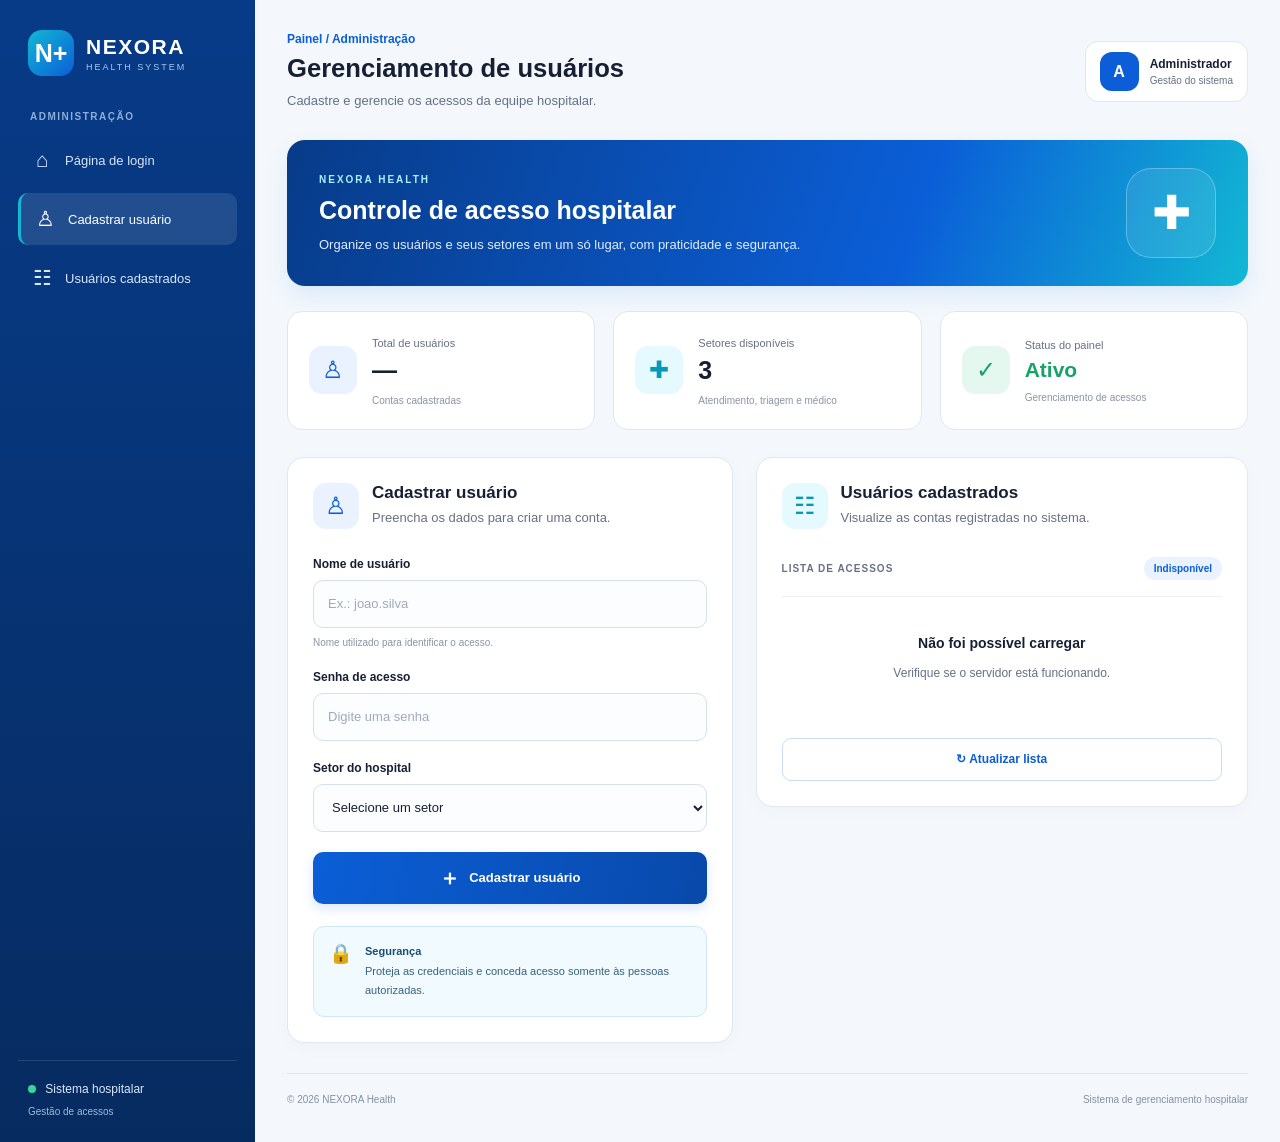
==== frontend/admin.html @ eae928ca "Create admin.html" ====
<!DOCTYPE html>
<html lang="pt-BR">

<head>
    <meta charset="UTF-8">
    <meta name="viewport" content="width=device-width, initial-scale=1.0">

    <title>NEXORA Health | Administração</title>

    <style>
        * {
            margin: 0;
            padding: 0;
            box-sizing: border-box;
        }

        :root {
            --azul: #0b5ed7;
            --azul-escuro: #073b88;
            --ciano: #12b8d4;
            --verde: #16a36a;
            --texto: #172033;
            --cinza: #667085;
            --borda: #dfe7f0;
            --fundo: #f4f8fc;
            --branco: #ffffff;
        }

        html {
            scroll-behavior: smooth;
        }

        body {
            font-family: "Segoe UI", Arial, sans-serif;
            background: var(--fundo);
            color: var(--texto);
        }

        button, input, select {
            font: inherit;
        }

        .layout {
            display: flex;
            min-height: 100vh;
        }

        /* MENU LATERAL */
        .sidebar {
            width: 255px;
            min-width: 255px;
            background: linear-gradient(180deg, #073b88, #062b60);
            color: white;
            padding: 30px 18px 20px;
            display: flex;
            flex-direction: column;
        }

        .logo {
            display: flex;
            align-items: center;
            gap: 12px;
            padding: 0 10px 35px;
        }

        .logo-icon {
            width: 46px;
            height: 46px;
            display: grid;
            place-items: center;
            background: linear-gradient(135deg, #12b8d4, #0b5ed7);
            border-radius: 14px;
            font-size: 25px;
            font-weight: 800;
        }

        .logo h2 {
            font-size: 21px;
            letter-spacing: 1.5px;
        }

        .logo span {
            display: block;
            margin-top: 3px;
            color: #a9c7ef;
            font-size: 9px;
            letter-spacing: 2px;
        }

        .menu-titulo {
            padding: 0 12px;
            margin-bottom: 12px;
            color: #8eadd9;
            font-size: 10px;
            font-weight: 700;
            letter-spacing: 1.5px;
        }

        .menu-item {
            display: flex;
            align-items: center;
            gap: 12px;
            padding: 14px 13px;
            margin-bottom: 7px;
            color: #d8e6fa;
            text-decoration: none;
            border-radius: 10px;
            font-size: 13px;
            transition: 0.2s;
        }

        .menu-item span {
            width: 22px;
            text-align: center;
            font-size: 21px;
        }

        .menu-item:hover,
        .menu-item.ativo {
            color: white;
            background: #ffffff1c;
        }

        .menu-item.ativo {
            border-left: 3px solid var(--ciano);
        }

        .sidebar-footer {
            margin-top: auto;
            padding: 18px 10px 0;
            border-top: 1px solid #ffffff20;
            font-size: 12px;
            color: #dce8f8;
            line-height: 1.8;
        }

        .sidebar-footer small {
            color: #9db9df;
        }

        .status {
            display: inline-block;
            width: 8px;
            height: 8px;
            margin-right: 6px;
            background: #37d996;
            border-radius: 50%;
        }

        /* CONTEÚDO PRINCIPAL */
        .main-content {
            flex: 1;
            min-width: 0;
            padding: 32px;
        }

        .topbar {
            display: flex;
            justify-content: space-between;
            align-items: center;
            gap: 20px;
            margin-bottom: 28px;
        }

        .breadcrumb {
            display: block;
            color: var(--azul);
            font-size: 12px;
            font-weight: 600;
            margin-bottom: 8px;
        }

        .topbar h1 {
            font-size: clamp(22px, 2vw, 29px);
            margin-bottom: 8px;
        }

        .topbar p,
        .panel-header p {
            color: var(--cinza);
            font-size: 13px;
            line-height: 1.6;
        }

        .admin-badge {
            display: flex;
            align-items: center;
            gap: 11px;
            padding: 10px 14px;
            background: white;
            border: 1px solid var(--borda);
            border-radius: 13px;
            flex-shrink: 0;
        }

        .admin-avatar {
            display: grid;
            place-items: center;
            width: 39px;
            height: 39px;
            border-radius: 12px;
            color: white;
            background: var(--azul);
            font-weight: 700;
        }

        .admin-badge strong,
        .admin-badge small {
            display: block;
        }

        .admin-badge strong {
            font-size: 12px;
        }

        .admin-badge small {
            margin-top: 4px;
            color: var(--cinza);
            font-size: 10px;
        }

        /* BANNER */
        .welcome-banner {
            display: flex;
            justify-content: space-between;
            align-items: center;
            gap: 20px;
            padding: 28px 32px;
            margin-bottom: 25px;
            border-radius: 18px;
            color: white;
            background: linear-gradient(
                110deg,
                #073b88,
                #0b5ed7 65%,
                #12b8d4
            );
            box-shadow: 0 10px 25px #0b5ed71a;
        }

        .banner-label {
            font-size: 10px;
            letter-spacing: 2px;
            font-weight: 700;
            color: #aeefff;
        }

        .welcome-banner h2 {
            margin: 9px 0;
            font-size: clamp(19px, 2vw, 25px);
        }

        .welcome-banner p {
            max-width: 520px;
            color: #e1edff;
            font-size: 13px;
            line-height: 1.7;
        }

        .banner-icon {
            display: grid;
            place-items: center;
            min-width: 90px;
            height: 90px;
            border: 1px solid #ffffff45;
            border-radius: 25px;
            background: #ffffff17;
            font-size: 47px;
        }

        /* INDICADORES */
        .stats {
            display: grid;
            grid-template-columns: repeat(3, minmax(0, 1fr));
            gap: 18px;
            margin-bottom: 27px;
        }

        .stat-card {
            display: flex;
            align-items: center;
            gap: 15px;
            padding: 21px;
            background: white;
            border: 1px solid var(--borda);
            border-radius: 15px;
        }

        .stat-icon {
            display: grid;
            place-items: center;
            min-width: 48px;
            height: 48px;
            border-radius: 13px;
            font-size: 24px;
        }

        .stat-icon.azul {
            color: var(--azul);
            background: #eaf2ff;
        }

        .stat-icon.ciano {
            color: #0798b5;
            background: #e4faff;
        }

        .stat-icon.verde {
            color: var(--verde);
            background: #e5f8ef;
        }

        .stat-card span {
            color: var(--cinza);
            font-size: 11px;
        }

        .stat-card h3 {
            margin: 5px 0;
            font-size: 25px;
        }

        .stat-card small {
            color: #8994a5;
            font-size: 10px;
        }

        .stat-card .status-texto {
            color: var(--verde);
            font-size: 21px;
        }

        /* PAINÉIS */
        .content-grid {
            display: grid;
            grid-template-columns: minmax(0, 0.95fr) minmax(0, 1.05fr);
            align-items: start;
            gap: 23px;
        }

        .panel {
            min-width: 0;
            padding: 25px;
            background: white;
            border: 1px solid var(--borda);
            border-radius: 17px;
            box-shadow: 0 5px 20px #203a5b06;
            scroll-margin-top: 20px;
        }

        .panel-header {
            display: flex;
            align-items: center;
            gap: 13px;
            margin-bottom: 28px;
        }

        .header-icon {
            display: grid;
            place-items: center;
            min-width: 46px;
            height: 46px;
            border-radius: 13px;
            background: #eaf2ff;
            color: var(--azul);
            font-size: 24px;
        }

        .header-icon.ciano-bg {
            background: #e4faff;
            color: #0798b5;
        }

        .panel-header h2 {
            font-size: 17px;
            margin-bottom: 5px;
        }

        /* FORMULÁRIO */
        .form-group {
            margin-bottom: 20px;
        }

        .form-group label {
            display: block;
            margin-bottom: 9px;
            font-size: 12px;
            font-weight: 700;
        }

        .form-group input,
        .form-group select {
            display: block;
            width: 100%;
            min-height: 48px;
            padding: 12px 14px;
            outline: none;
            border: 1px solid #d6e0eb;
            border-radius: 10px;
            background: #fbfdff;
            color: var(--texto);
            font-size: 13px;
            transition: 0.2s;
        }

        .form-group input:focus,
        .form-group select:focus {
            border-color: var(--azul);
            background: white;
            box-shadow: 0 0 0 3px #0b5ed718;
        }

        .form-group input::placeholder {
            color: #a0aaba;
        }

        .form-group small {
            display: block;
            margin-top: 7px;
            color: #8994a5;
            font-size: 10px;
            line-height: 1.5;
        }

        #btnCadastrar {
            display: flex;
            justify-content: center;
            align-items: center;
            gap: 9px;
            width: 100%;
            min-height: 49px;
            padding: 12px;
            border: none;
            border-radius: 10px;
            color: white;
            background: linear-gradient(100deg, #0b5ed7, #0849aa);
            font-size: 13px;
            font-weight: 700;
            cursor: pointer;
            box-shadow: 0 5px 12px #0b5ed725;
            transition: 0.2s;
        }

        #btnCadastrar span {
            font-size: 21px;
        }

        #btnCadastrar:hover {
            transform: translateY(-1px);
            box-shadow: 0 8px 17px #0b5ed735;
        }

        #btnCadastrar:disabled {
            opacity: 0.65;
            cursor: wait;
            transform: none;
        }

        .security-note {
            display: flex;
            align-items: flex-start;
            gap: 12px;
            margin-top: 22px;
            padding: 15px;
            border: 1px solid #cde9f9;
            border-radius: 11px;
            background: #f0faff;
            color: #38627b;
        }

        .security-note > span {
            font-size: 19px;
        }

        .security-note p {
            font-size: 11px;
            line-height: 1.8;
        }

        .security-note strong {
            color: #174d77;
        }

        /* MENSAGENS */
        .mensagem {
            display: none;
            margin-bottom: 15px;
            padding: 12px;
            border-radius: 9px;
            font-size: 12px;
            line-height: 1.5;
        }

        .mensagem.sucesso,
        .mensagem.erro {
            display: block;
        }

        .mensagem.sucesso {
            color: #12633f;
            background: #e7f8ef;
            border: 1px solid #b9e9cf;
        }

        .mensagem.erro {
            color: #a32929;
            background: #fff0f0;
            border: 1px solid #f5cccc;
        }

        /* LISTA */
        .lista-topo {
            display: flex;
            justify-content: space-between;
            align-items: center;
            flex-wrap: wrap;
            gap: 10px;
            padding-bottom: 16px;
            border-bottom: 1px solid #edf1f6;
        }

        .lista-topo > span:first-child {
            font-size: 10px;
            letter-spacing: 1px;
            color: var(--cinza);
            font-weight: 700;
        }

        .contador {
            padding: 6px 10px;
            border-radius: 20px;
            color: var(--azul);
            background: #eaf2ff;
            font-size: 10px;
            font-weight: 700;
        }

        .lista-usuarios {
            max-height: 460px;
            overflow-y: auto;
        }

        .usuario-card {
            display: flex;
            align-items: center;
            gap: 12px;
            padding: 16px 0;
            border-bottom: 1px solid #edf1f6;
        }

        .usuario-avatar {
            display: grid;
            place-items: center;
            min-width: 42px;
            height: 42px;
            border-radius: 12px;
            background: linear-gradient(135deg, #e5f2ff, #dffaff);
            color: var(--azul);
            font-weight: 800;
            font-size: 16px;
        }

        .usuario-info {
            display: flex;
            flex-direction: column;
            gap: 5px;
            min-width: 0;
            flex: 1;
        }

        .usuario-info strong {
            overflow-wrap: anywhere;
            font-size: 12px;
        }

        .usuario-info span {
            color: #8a95a5;
            font-size: 10px;
        }

        .setor-badge {
            flex-shrink: 0;
            padding: 7px 9px;
            border-radius: 7px;
            font-size: 10px;
            font-weight: 700;
        }

        .setor-atendimento {
            color: #1758a8;
            background: #eaf2ff;
        }

        .setor-triagem {
            color: #087d94;
            background: #e3faff;
        }

        .setor-medico {
            color: #14744d;
            background: #e5f8ef;
        }

        .carregando,
        .estado-vazio {
            padding: 35px 12px;
            text-align: center;
            color: var(--cinza);
            font-size: 12px;
            line-height: 1.7;
        }

        .estado-vazio h3 {
            color: var(--texto);
            font-size: 14px;
            margin-bottom: 7px;
        }

        .estado-vazio > div {
            font-size: 30px;
            margin-bottom: 10px;
        }

        .btn-atualizar {
            width: 100%;
            min-height: 43px;
            margin-top: 20px;
            padding: 10px;
            color: var(--azul);
            background: white;
            border: 1px solid #cbdcf4;
            border-radius: 9px;
            font-size: 12px;
            font-weight: 700;
            cursor: pointer;
            transition: 0.2s;
        }

        .btn-atualizar:hover {
            background: #eff6ff;
            border-color: var(--azul);
        }

        /* RODAPÉ */
        footer {
            display: flex;
            justify-content: space-between;
            flex-wrap: wrap;
            gap: 10px;
            margin-top: 30px;
            padding: 20px 0 5px;
            border-top: 1px solid var(--borda);
            color: #8490a2;
            font-size: 10px;
        }

        /* TABLETS */
        @media (max-width: 1150px) {
            .sidebar {
                width: 220px;
                min-width: 220px;
            }

            .main-content {
                padding: 25px 20px;
            }

            .content-grid {
                grid-template-columns: 1fr;
            }

            .stats {
                gap: 12px;
            }

            .stat-card {
                padding: 15px;
                gap: 10px;
            }
        }

        /* CELULARES */
        @media (max-width: 700px) {
            .layout {
                flex-direction: column;
            }

            .sidebar {
                width: 100%;
                min-width: 0;
                padding: 17px;
            }

            .logo {
                padding: 0 3px 17px;
            }

            .logo-icon {
                width: 40px;
                height: 40px;
            }

            .menu-titulo {
                margin: 5px 0 8px;
            }

            .menu-item {
                padding: 11px;
                margin-bottom: 4px;
            }

            .sidebar-footer {
                display: none;
            }

            .main-content {
                padding: 22px 15px;
            }

            .topbar {
                align-items: flex-start;
                flex-direction: column;
                margin-bottom: 20px;
            }

            .admin-badge {
                width: 100%;
            }

            .welcome-banner {
                padding: 23px 20px;
                border-radius: 14px;
            }

            .welcome-banner p {
                font-size: 12px;
            }

            .banner-icon {
                min-width: 52px;
                height: 52px;
                border-radius: 15px;
                font-size: 28px;
            }

            .stats {
                grid-template-columns: 1fr;
                gap: 11px;
                margin-bottom: 20px;
            }

            .stat-card {
                padding: 15px;
            }

            .stat-card h3 {
                font-size: 22px;
            }

            .content-grid {
                gap: 17px;
            }

            .panel {
                padding: 19px 15px;
                border-radius: 14px;
            }

            .panel-header {
                align-items: flex-start;
                gap: 10px;
                margin-bottom: 23px;
            }

            .panel-header h2 {
                font-size: 16px;
            }

            .panel-header p {
                font-size: 11px;
            }

            .usuario-card {
                gap: 9px;
            }

            .usuario-avatar {
                min-width: 36px;
                height: 36px;
            }

            .setor-badge {
                padding: 6px;
                font-size: 9px;
            }

            footer {
                flex-direction: column;
                line-height: 1.5;
            }
        }

        /* ACESSIBILIDADE */
        button:focus-visible,
        a:focus-visible {
            outline: 3px solid #12b8d4;
            outline-offset: 3px;
        }

        @media (prefers-reduced-motion: reduce) {
            *,
            *::before,
            *::after {
                scroll-behavior: auto !important;
                transition: none !important;
            }
        }
    </style>
</head>

<body>

    <div class="layout">

        <aside class="sidebar">

            <div class="logo">
                <div class="logo-icon">N+</div>

                <div>
                    <h2>NEXORA</h2>
                    <span>HEALTH SYSTEM</span>
                </div>
            </div>

            <div class="menu-titulo">ADMINISTRAÇÃO</div>

            <a href="index.html" class="menu-item">
                <span>⌂</span> Página de login
            </a>

            <a href="#cadastro" class="menu-item ativo">
                <span>♙</span> Cadastrar usuário
            </a>

            <a href="#usuarios" class="menu-item">
                <span>☷</span> Usuários cadastrados
            </a>

            <div class="sidebar-footer">
                <div class="status"></div>
                Sistema hospitalar
                <br>
                <small>Gestão de acessos</small>
            </div>

        </aside>

        <main class="main-content">

            <header class="topbar">
                <div>
                    <span class="breadcrumb">Painel / Administração</span>

                    <h1>Gerenciamento de usuários</h1>

                    <p>
                        Cadastre e gerencie os acessos da equipe hospitalar.
                    </p>
                </div>

                <div class="admin-badge">
                    <div class="admin-avatar">A</div>

                    <div>
                        <strong>Administrador</strong>
                        <small>Gestão do sistema</small>
                    </div>
                </div>
            </header>

            <section class="welcome-banner">
                <div>
                    <span class="banner-label">NEXORA HEALTH</span>

                    <h2>Controle de acesso hospitalar</h2>

                    <p>
                        Organize os usuários e seus setores em um só lugar,
                        com praticidade e segurança.
                    </p>
                </div>

                <div class="banner-icon">✚</div>
            </section>

            <section class="stats">

                <div class="stat-card">
                    <div class="stat-icon azul">♙</div>

                    <div>
                        <span>Total de usuários</span>
                        <h3 id="totalUsuarios">0</h3>
                        <small>Contas cadastradas</small>
                    </div>
                </div>

                <div class="stat-card">
                    <div class="stat-icon ciano">✚</div>

                    <div>
                        <span>Setores disponíveis</span>
                        <h3>3</h3>
                        <small>Atendimento, triagem e médico</small>
                    </div>
                </div>

                <div class="stat-card">
                    <div class="stat-icon verde">✓</div>

                    <div>
                        <span>Status do painel</span>
                        <h3 class="status-texto">Ativo</h3>
                        <small>Gerenciamento de acessos</small>
                    </div>
                </div>

            </section>

            <section class="content-grid">

                <!-- FORMULÁRIO DE CADASTRO -->
                <div class="panel cadastro-panel" id="cadastro">

                    <div class="panel-header">
                        <div class="header-icon">♙</div>

                        <div>
                            <h2>Cadastrar usuário</h2>
                            <p>Preencha os dados para criar uma conta.</p>
                        </div>
                    </div>

                    <form id="formUsuario">

                        <div class="form-group">
                            <label for="usuario">Nome de usuário</label>

                            <input
                                type="text"
                                id="usuario"
                                placeholder="Ex.: joao.silva"
                                autocomplete="username"
                                required
                            >

                            <small>
                                Nome utilizado para identificar o acesso.
                            </small>
                        </div>

                        <div class="form-group">
                            <label for="senha">Senha de acesso</label>

                            <input
                                type="password"
                                id="senha"
                                placeholder="Digite uma senha"
                                autocomplete="new-password"
                                required
                            >
                        </div>

                        <div class="form-group">
                            <label for="tipo">Setor do hospital</label>

                            <select id="tipo" required>
                                <option value="">Selecione um setor</option>
                                <option value="atendimento">Atendimento</option>
                                <option value="triagem">Triagem</option>
                                <option value="medico">Médico</option>
                            </select>
                        </div>

                        <div
                            id="mensagem"
                            class="mensagem"
                            role="status"
                            aria-live="polite">
                        </div>

                        <button type="submit" id="btnCadastrar">
                            <span>＋</span> Cadastrar usuário
                        </button>

                    </form>

                    <div class="security-note">
                        <span>🔒</span>

                        <p>
                            <strong>Segurança</strong>
                            <br>
                            Proteja as credenciais e conceda acesso somente
                            às pessoas autorizadas.
                        </p>
                    </div>

                </div>

                <!-- LISTA DE USUÁRIOS -->
                <div class="panel usuarios-panel" id="usuarios">

                    <div class="panel-header">
                        <div class="header-icon ciano-bg">☷</div>

                        <div>
                            <h2>Usuários cadastrados</h2>
                            <p>Visualize as contas registradas no sistema.</p>
                        </div>
                    </div>

                    <div class="lista-topo">
                        <span>LISTA DE ACESSOS</span>

                        <span class="contador" id="contadorUsuarios">
                            0 usuários
                        </span>
                    </div>

                    <div id="listaUsuarios" class="lista-usuarios">
                        <div class="carregando">
                            Carregando usuários...
                        </div>
                    </div>

                    <button
                        type="button"
                        class="btn-atualizar"
                        id="btnAtualizar">
                        ↻ Atualizar lista
                    </button>

                </div>

            </section>

            <footer>
                <span>© 2026 NEXORA Health</span>
                <span>Sistema de gerenciamento hospitalar</span>
            </footer>

        </main>

    </div>

    <script>
        const form = document.getElementById("formUsuario");
        const lista = document.getElementById("listaUsuarios");
        const mensagem = document.getElementById("mensagem");
        const btnCadastrar = document.getElementById("btnCadastrar");

        function mostrarMensagem(texto, tipo) {
            mensagem.textContent = texto;
            mensagem.className = "mensagem " + tipo;
        }

        function nomeSetor(tipo) {
            const setores = {
                atendimento: "Atendimento",
                triagem: "Triagem",
                medico: "Médico"
            };

            return setores[tipo] || tipo;
        }

        function escaparHTML(valor) {
            return String(valor ?? "").replace(/[&<>"']/g, function (caractere) {
                return {
                    "&": "&amp;",
                    "<": "&lt;",
                    ">": "&gt;",
                    '"': "&quot;",
                    "'": "&#039;"
                }[caractere];
            });
        }

        // CADASTRAR USUÁRIO
        form.addEventListener("submit", async function (e) {
            e.preventDefault();

            const usuario = document.getElementById("usuario").value.trim();
            const senha = document.getElementById("senha").value;
            const tipo = document.getElementById("tipo").value;

            if (!usuario || !senha || !tipo) {
                mostrarMensagem("Preencha todos os campos.", "erro");
                return;
            }

            btnCadastrar.disabled = true;
            btnCadastrar.textContent = "Cadastrando...";

            try {
                const resposta = await fetch("/usuario", {
                    method: "POST",
                    headers: {
                        "Content-Type": "application/json"
                    },
                    body: JSON.stringify({
                        usuario,
                        senha,
                        tipo
                    })
                });

                const dados = await resposta.json();

                if (!resposta.ok || dados.erro) {
                    throw new Error(
                        dados.erro || "Não foi possível cadastrar o usuário."
                    );
                }

                mostrarMensagem(
                    "Usuário cadastrado com sucesso!",
                    "sucesso"
                );

                form.reset();

                await carregarUsuarios();

            } catch (erro) {
                mostrarMensagem(
                    erro.message || "Erro ao conectar com o servidor.",
                    "erro"
                );
            } finally {
                btnCadastrar.disabled = false;
                btnCadastrar.innerHTML =
                    "<span>＋</span> Cadastrar usuário";
            }
        });

        // CARREGAR USUÁRIOS
        async function carregarUsuarios() {
            lista.innerHTML =
                '<div class="carregando">Carregando usuários...</div>';

            try {
                const resposta = await fetch("/usuarios");

                if (!resposta.ok) {
                    throw new Error("Falha ao buscar usuários.");
                }

                const usuarios = await resposta.json();

                if (!Array.isArray(usuarios)) {
                    throw new Error("Resposta inválida do servidor.");
                }

                document.getElementById("totalUsuarios").textContent =
                    usuarios.length;

                document.getElementById("contadorUsuarios").textContent =
                    usuarios.length +
                    (usuarios.length === 1 ? " usuário" : " usuários");

                if (usuarios.length === 0) {
                    lista.innerHTML = `
                        <div class="estado-vazio">
                            <div>♙</div>
                            <h3>Nenhum usuário cadastrado</h3>
                            <p>
                                Cadastre o primeiro usuário usando o formulário.
                            </p>
                        </div>
                    `;
                    return;
                }

                lista.innerHTML = usuarios.map(function (u) {
                    const usuarioSeguro = escaparHTML(u.usuario);
                    const setorSeguro = escaparHTML(nomeSetor(u.tipo));

                    const inicial = escaparHTML(
                        String(u.usuario || "?").charAt(0).toUpperCase()
                    );

                    const tipoSeguro = [
                        "atendimento",
                        "triagem",
                        "medico"
                    ].includes(u.tipo) ? u.tipo : "";

                    return `
                        <div class="usuario-card">
                            <div class="usuario-avatar">${inicial}</div>

                            <div class="usuario-info">
                                <strong>${usuarioSeguro}</strong>
                                <span>Conta hospitalar</span>
                            </div>

                            <span class="setor-badge setor-${tipoSeguro}">
                                ${setorSeguro}
                            </span>
                        </div>
                    `;
                }).join("");

            } catch (erro) {
                document.getElementById("totalUsuarios").textContent = "—";

                document.getElementById("contadorUsuarios").textContent =
                    "Indisponível";

                lista.innerHTML = `
                    <div class="estado-vazio">
                        <h3>Não foi possível carregar</h3>
                        <p>
                            Verifique se o servidor está funcionando.
                        </p>
                    </div>
                `;
            }
        }

        // ATUALIZAR LISTA
        document.getElementById("btnAtualizar").addEventListener(
            "click",
            carregarUsuarios
        );

        // CARREGAR AO ABRIR A PÁGINA
        carregarUsuarios();
    </script>

</body>
</html>
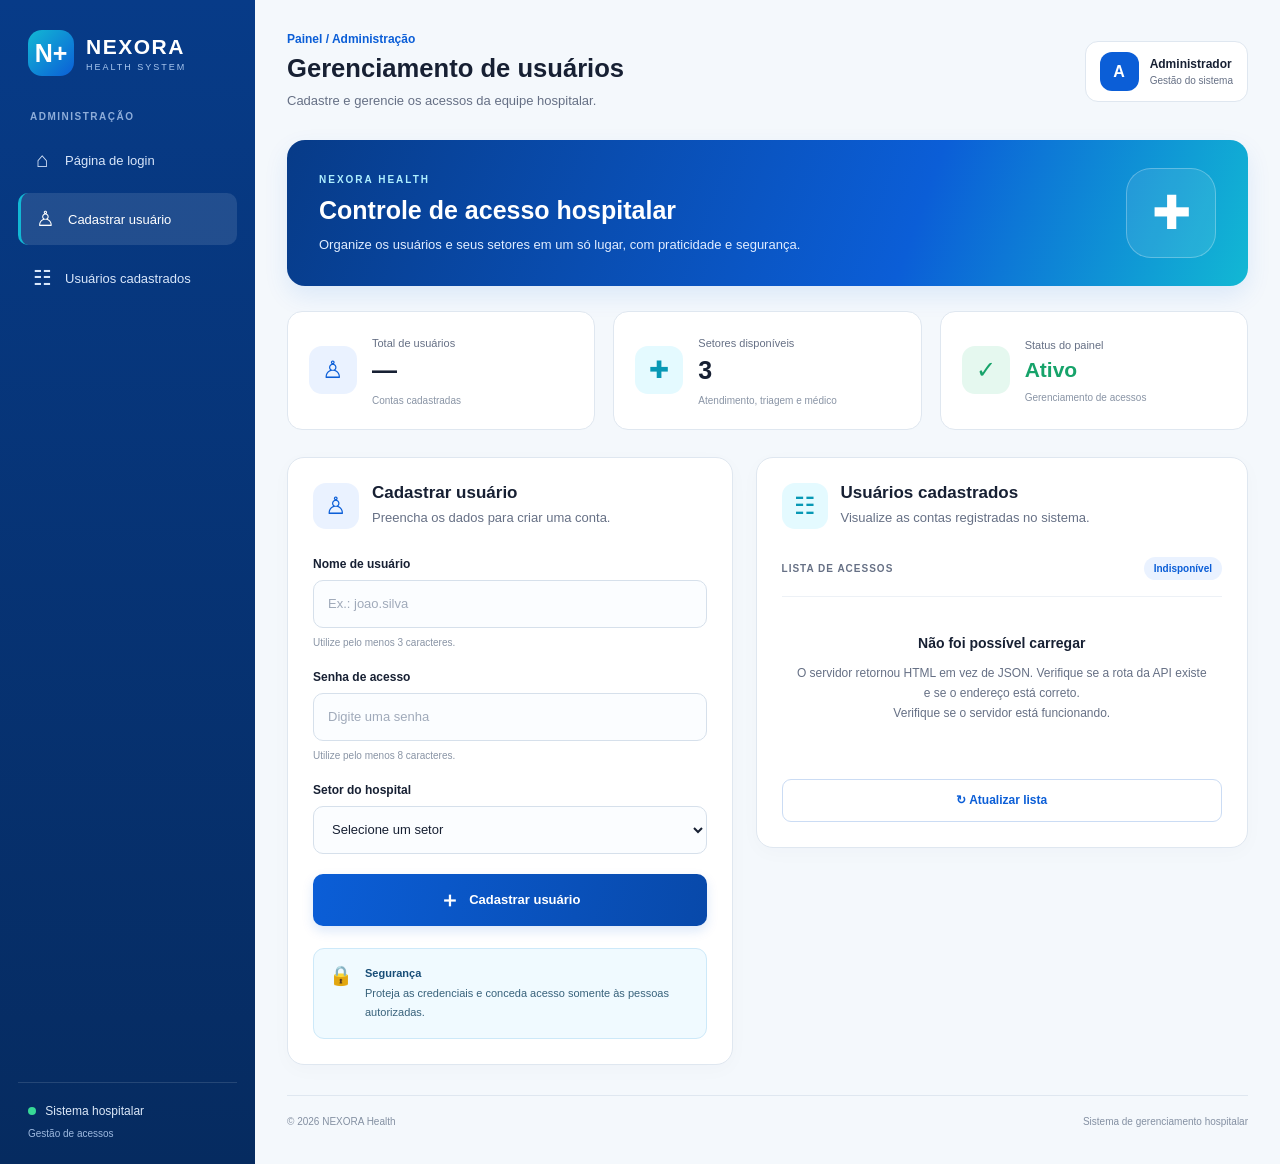
==== commit 98b4f5bc: "Update admin.html" ====
--- a/frontend/admin.html
+++ b/frontend/admin.html
@@ -1,4 +1,3 @@
-
 <!DOCTYPE html>
 <html lang="pt-BR">
 
@@ -107,7 +106,7 @@
             text-decoration: none;
             border-radius: 10px;
             font-size: 13px;
-            transition: 0.2s;
+            transition: .2s;
         }
 
         .menu-item span {
@@ -334,7 +333,7 @@
         /* PAINÉIS */
         .content-grid {
             display: grid;
-            grid-template-columns: minmax(0, 0.95fr) minmax(0, 1.05fr);
+            grid-template-columns: minmax(0, .95fr) minmax(0, 1.05fr);
             align-items: start;
             gap: 23px;
         }
@@ -401,7 +400,7 @@
             background: #fbfdff;
             color: var(--texto);
             font-size: 13px;
-            transition: 0.2s;
+            transition: .2s;
         }
 
         .form-group input:focus,
@@ -439,7 +438,7 @@
             font-weight: 700;
             cursor: pointer;
             box-shadow: 0 5px 12px #0b5ed725;
-            transition: 0.2s;
+            transition: .2s;
         }
 
         #btnCadastrar span {
@@ -452,7 +451,7 @@
         }
 
         #btnCadastrar:disabled {
-            opacity: 0.65;
+            opacity: .65;
             cursor: wait;
             transform: none;
         }
@@ -509,7 +508,7 @@
             border: 1px solid #f5cccc;
         }
 
-        /* LISTA */
+        /* LISTA DE USUÁRIOS */
         .lista-topo {
             display: flex;
             justify-content: space-between;
@@ -634,7 +633,7 @@
             font-size: 12px;
             font-weight: 700;
             cursor: pointer;
-            transition: 0.2s;
+            transition: .2s;
         }
 
         .btn-atualizar:hover {
@@ -642,7 +641,6 @@
             border-color: var(--azul);
         }
 
-        /* RODAPÉ */
         footer {
             display: flex;
             justify-content: space-between;
@@ -931,7 +929,7 @@
 
             <section class="content-grid">
 
-                <!-- FORMULÁRIO DE CADASTRO -->
+                <!-- CADASTRO -->
                 <div class="panel cadastro-panel" id="cadastro">
 
                     <div class="panel-header">
@@ -953,11 +951,12 @@
                                 id="usuario"
                                 placeholder="Ex.: joao.silva"
                                 autocomplete="username"
+                                minlength="3"
                                 required
                             >
 
                             <small>
-                                Nome utilizado para identificar o acesso.
+                                Utilize pelo menos 3 caracteres.
                             </small>
                         </div>
 
@@ -969,8 +968,13 @@
                                 id="senha"
                                 placeholder="Digite uma senha"
                                 autocomplete="new-password"
+                                minlength="8"
                                 required
                             >
+
+                            <small>
+                                Utilize pelo menos 8 caracteres.
+                            </small>
                         </div>
 
                         <div class="form-group">
@@ -1062,11 +1066,13 @@
         const mensagem = document.getElementById("mensagem");
         const btnCadastrar = document.getElementById("btnCadastrar");
 
+        // MOSTRAR MENSAGENS
         function mostrarMensagem(texto, tipo) {
             mensagem.textContent = texto;
             mensagem.className = "mensagem " + tipo;
         }
 
+        // TRADUZIR O NOME DO SETOR
         function nomeSetor(tipo) {
             const setores = {
                 atendimento: "Atendimento",
@@ -1074,9 +1080,10 @@
                 medico: "Médico"
             };
 
-            return setores[tipo] || tipo;
-        }
-
+            return setores[tipo] || "Não informado";
+        }
+
+        // EVITAR INSERÇÃO DE HTML NÃO CONFIÁVEL
         function escaparHTML(valor) {
             return String(valor ?? "").replace(/[&<>"']/g, function (caractere) {
                 return {
@@ -1089,16 +1096,74 @@
             });
         }
 
+        // LER A RESPOSTA DO SERVIDOR SEM QUEBRAR QUANDO FOR HTML
+        async function lerRespostaJSON(resposta) {
+            const texto = await resposta.text();
+
+            let dados;
+
+            try {
+                dados = texto ? JSON.parse(texto) : {};
+            } catch {
+                if (texto.trim().startsWith("<")) {
+                    throw new Error(
+                        "O servidor retornou HTML em vez de JSON. " +
+                        "Verifique se a rota da API existe e se o endereço está correto."
+                    );
+                }
+
+                throw new Error(
+                    "O servidor retornou uma resposta inválida."
+                );
+            }
+
+            if (!resposta.ok) {
+                throw new Error(
+                    dados.erro ||
+                    dados.mensagem ||
+                    "Erro na solicitação ao servidor."
+                );
+            }
+
+            if (dados.erro) {
+                throw new Error(dados.erro);
+            }
+
+            return dados;
+        }
+
         // CADASTRAR USUÁRIO
         form.addEventListener("submit", async function (e) {
             e.preventDefault();
 
-            const usuario = document.getElementById("usuario").value.trim();
+            const usuario = document
+                .getElementById("usuario")
+                .value.trim();
+
             const senha = document.getElementById("senha").value;
             const tipo = document.getElementById("tipo").value;
 
-            if (!usuario || !senha || !tipo) {
-                mostrarMensagem("Preencha todos os campos.", "erro");
+            if (usuario.length < 3) {
+                mostrarMensagem(
+                    "O nome de usuário precisa ter pelo menos 3 caracteres.",
+                    "erro"
+                );
+                return;
+            }
+
+            if (senha.length < 8) {
+                mostrarMensagem(
+                    "A senha precisa ter pelo menos 8 caracteres.",
+                    "erro"
+                );
+                return;
+            }
+
+            if (!tipo) {
+                mostrarMensagem(
+                    "Selecione o setor do usuário.",
+                    "erro"
+                );
                 return;
             }
 
@@ -1109,22 +1174,17 @@
                 const resposta = await fetch("/usuario", {
                     method: "POST",
                     headers: {
-                        "Content-Type": "application/json"
+                        "Content-Type": "application/json",
+                        "Accept": "application/json"
                     },
                     body: JSON.stringify({
-                        usuario,
-                        senha,
-                        tipo
+                        usuario: usuario,
+                        senha: senha,
+                        tipo: tipo
                     })
                 });
 
-                const dados = await resposta.json();
-
-                if (!resposta.ok || dados.erro) {
-                    throw new Error(
-                        dados.erro || "Não foi possível cadastrar o usuário."
-                    );
-                }
+                await lerRespostaJSON(resposta);
 
                 mostrarMensagem(
                     "Usuário cadastrado com sucesso!",
@@ -1136,8 +1196,11 @@
                 await carregarUsuarios();
 
             } catch (erro) {
+                console.error("Erro ao cadastrar usuário:", erro);
+
                 mostrarMensagem(
-                    erro.message || "Erro ao conectar com o servidor.",
+                    erro.message ||
+                    "Não foi possível conectar ao servidor.",
                     "erro"
                 );
             } finally {
@@ -1153,16 +1216,23 @@
                 '<div class="carregando">Carregando usuários...</div>';
 
             try {
-                const resposta = await fetch("/usuarios");
-
-                if (!resposta.ok) {
-                    throw new Error("Falha ao buscar usuários.");
-                }
-
-                const usuarios = await resposta.json();
+                const resposta = await fetch("/usuarios", {
+                    headers: {
+                        "Accept": "application/json"
+                    }
+                });
+
+                const dados = await lerRespostaJSON(resposta);
+
+                // Aceita tanto um array quanto { usuarios: [...] }
+                const usuarios = Array.isArray(dados)
+                    ? dados
+                    : dados.usuarios;
 
                 if (!Array.isArray(usuarios)) {
-                    throw new Error("Resposta inválida do servidor.");
+                    throw new Error(
+                        "A API precisa retornar uma lista de usuários em JSON."
+                    );
                 }
 
                 document.getElementById("totalUsuarios").textContent =
@@ -1216,29 +1286,29 @@
                 }).join("");
 
             } catch (erro) {
+                console.error("Erro ao carregar usuários:", erro);
+
                 document.getElementById("totalUsuarios").textContent = "—";
-
                 document.getElementById("contadorUsuarios").textContent =
                     "Indisponível";
 
                 lista.innerHTML = `
                     <div class="estado-vazio">
                         <h3>Não foi possível carregar</h3>
-                        <p>
-                            Verifique se o servidor está funcionando.
-                        </p>
+                        <p>${escaparHTML(erro.message)}</p>
+                        <p>Verifique se o servidor está funcionando.</p>
                     </div>
                 `;
             }
         }
 
-        // ATUALIZAR LISTA
+        // ATUALIZAR A LISTA
         document.getElementById("btnAtualizar").addEventListener(
             "click",
             carregarUsuarios
         );
 
-        // CARREGAR AO ABRIR A PÁGINA
+        // CARREGAR QUANDO ABRIR A PÁGINA
         carregarUsuarios();
     </script>
 
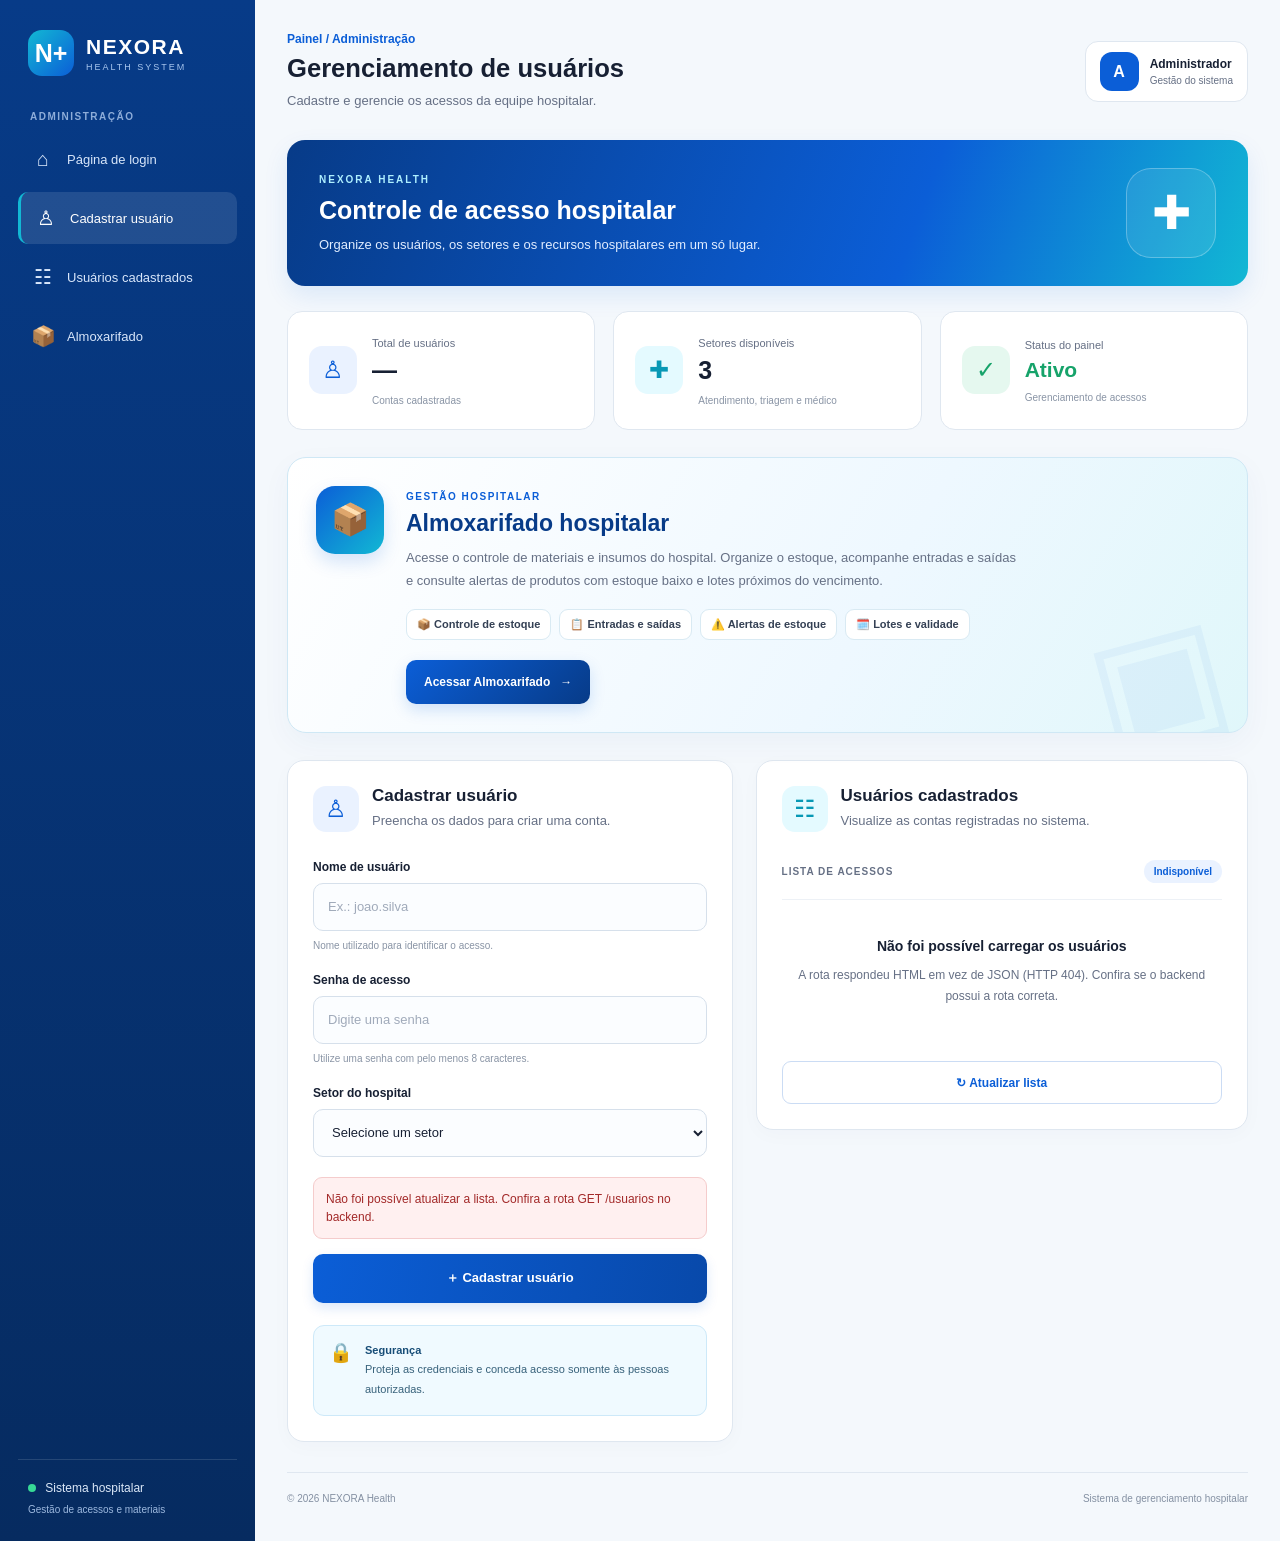
==== commit 6c0292a5: "Update admin.html" ====
--- a/frontend/admin.html
+++ b/frontend/admin.html
@@ -1,9 +1,10 @@
+
 <!DOCTYPE html>
 <html lang="pt-BR">
-
 <head>
     <meta charset="UTF-8">
     <meta name="viewport" content="width=device-width, initial-scale=1.0">
+    <meta name="theme-color" content="#073b88">
 
     <title>NEXORA Health | Administração</title>
 
@@ -40,20 +41,27 @@
             font: inherit;
         }
 
+        a:focus-visible, button:focus-visible,
+        input:focus-visible, select:focus-visible {
+            outline: 3px solid var(--ciano);
+            outline-offset: 3px;
+        }
+
         .layout {
             display: flex;
             min-height: 100vh;
         }
 
         /* MENU LATERAL */
+
         .sidebar {
             width: 255px;
             min-width: 255px;
+            padding: 30px 18px 20px;
+            display: flex;
+            flex-direction: column;
             background: linear-gradient(180deg, #073b88, #062b60);
             color: white;
-            padding: 30px 18px 20px;
-            display: flex;
-            flex-direction: column;
         }
 
         .logo {
@@ -68,8 +76,8 @@
             height: 46px;
             display: grid;
             place-items: center;
-            background: linear-gradient(135deg, #12b8d4, #0b5ed7);
             border-radius: 14px;
+            background: linear-gradient(135deg, var(--ciano), var(--azul));
             font-size: 25px;
             font-weight: 800;
         }
@@ -102,17 +110,17 @@
             gap: 12px;
             padding: 14px 13px;
             margin-bottom: 7px;
+            border-radius: 10px;
             color: #d8e6fa;
             text-decoration: none;
-            border-radius: 10px;
             font-size: 13px;
             transition: .2s;
         }
 
         .menu-item span {
-            width: 22px;
+            width: 24px;
             text-align: center;
-            font-size: 21px;
+            font-size: 20px;
         }
 
         .menu-item:hover,
@@ -129,8 +137,8 @@
             margin-top: auto;
             padding: 18px 10px 0;
             border-top: 1px solid #ffffff20;
+            color: #dce8f8;
             font-size: 12px;
-            color: #dce8f8;
             line-height: 1.8;
         }
 
@@ -143,11 +151,12 @@
             width: 8px;
             height: 8px;
             margin-right: 6px;
+            border-radius: 50%;
             background: #37d996;
-            border-radius: 50%;
-        }
-
-        /* CONTEÚDO PRINCIPAL */
+        }
+
+        /* CONTEÚDO */
+
         .main-content {
             flex: 1;
             min-width: 0;
@@ -164,15 +173,15 @@
 
         .breadcrumb {
             display: block;
+            margin-bottom: 8px;
             color: var(--azul);
             font-size: 12px;
             font-weight: 600;
+        }
+
+        .topbar h1 {
             margin-bottom: 8px;
-        }
-
-        .topbar h1 {
             font-size: clamp(22px, 2vw, 29px);
-            margin-bottom: 8px;
         }
 
         .topbar p,
@@ -187,20 +196,20 @@
             align-items: center;
             gap: 11px;
             padding: 10px 14px;
+            flex-shrink: 0;
             background: white;
             border: 1px solid var(--borda);
             border-radius: 13px;
-            flex-shrink: 0;
         }
 
         .admin-avatar {
+            width: 39px;
+            height: 39px;
             display: grid;
             place-items: center;
-            width: 39px;
-            height: 39px;
             border-radius: 12px;
+            background: var(--azul);
             color: white;
-            background: var(--azul);
             font-weight: 700;
         }
 
@@ -219,7 +228,8 @@
             font-size: 10px;
         }
 
-        /* BANNER */
+        /* BANNER PRINCIPAL */
+
         .welcome-banner {
             display: flex;
             justify-content: space-between;
@@ -230,19 +240,16 @@
             border-radius: 18px;
             color: white;
             background: linear-gradient(
-                110deg,
-                #073b88,
-                #0b5ed7 65%,
-                #12b8d4
+                110deg, #073b88, #0b5ed7 65%, #12b8d4
             );
             box-shadow: 0 10px 25px #0b5ed71a;
         }
 
         .banner-label {
+            color: #aeefff;
             font-size: 10px;
             letter-spacing: 2px;
             font-weight: 700;
-            color: #aeefff;
         }
 
         .welcome-banner h2 {
@@ -258,10 +265,10 @@
         }
 
         .banner-icon {
+            min-width: 90px;
+            height: 90px;
             display: grid;
             place-items: center;
-            min-width: 90px;
-            height: 90px;
             border: 1px solid #ffffff45;
             border-radius: 25px;
             background: #ffffff17;
@@ -269,6 +276,7 @@
         }
 
         /* INDICADORES */
+
         .stats {
             display: grid;
             grid-template-columns: repeat(3, minmax(0, 1fr));
@@ -287,10 +295,10 @@
         }
 
         .stat-icon {
+            min-width: 48px;
+            height: 48px;
             display: grid;
             place-items: center;
-            min-width: 48px;
-            height: 48px;
             border-radius: 13px;
             font-size: 24px;
         }
@@ -330,7 +338,124 @@
             font-size: 21px;
         }
 
+        /* ACESSO AO ALMOXARIFADO */
+
+        .almoxarifado-card {
+            position: relative;
+            display: flex;
+            align-items: flex-start;
+            gap: 22px;
+            padding: 28px;
+            margin-bottom: 27px;
+            overflow: hidden;
+            background: linear-gradient(
+                120deg, #ffffff, #eef8ff 60%, #e0f7fa
+            );
+            border: 1px solid #cfe8f5;
+            border-radius: 19px;
+            box-shadow: 0 10px 30px #073b880b;
+            transition: transform .25s, box-shadow .25s;
+        }
+
+        .almoxarifado-card:hover {
+            transform: translateY(-3px);
+            box-shadow: 0 15px 32px #073b8821;
+        }
+
+        .almoxarifado-icone {
+            width: 68px;
+            height: 68px;
+            flex-shrink: 0;
+            display: grid;
+            place-items: center;
+            border-radius: 19px;
+            color: white;
+            font-size: 31px;
+            background: linear-gradient(135deg, var(--azul), var(--ciano));
+            box-shadow: 0 8px 18px #0b5ed72b;
+        }
+
+        .almoxarifado-info {
+            position: relative;
+            z-index: 2;
+            flex: 1;
+            min-width: 0;
+        }
+
+        .almoxarifado-tag {
+            display: inline-block;
+            margin-bottom: 8px;
+            color: var(--azul);
+            font-size: 10px;
+            font-weight: 800;
+            letter-spacing: 1.5px;
+        }
+
+        .almoxarifado-info h2 {
+            margin-bottom: 9px;
+            color: var(--azul-escuro);
+            font-size: 23px;
+        }
+
+        .almoxarifado-info p {
+            max-width: 620px;
+            margin-bottom: 16px;
+            color: var(--cinza);
+            font-size: 13px;
+            line-height: 1.8;
+        }
+
+        .almoxarifado-recursos {
+            display: flex;
+            flex-wrap: wrap;
+            gap: 8px;
+            margin-bottom: 20px;
+        }
+
+        .almoxarifado-recursos span {
+            padding: 8px 10px;
+            color: #344054;
+            background: white;
+            border: 1px solid #d9eaf3;
+            border-radius: 9px;
+            font-size: 11px;
+            font-weight: 600;
+        }
+
+        .btn-almoxarifado {
+            min-height: 44px;
+            display: inline-flex;
+            justify-content: center;
+            align-items: center;
+            gap: 10px;
+            padding: 12px 18px;
+            border-radius: 10px;
+            color: white;
+            background: linear-gradient(135deg, var(--azul), var(--azul-escuro));
+            box-shadow: 0 6px 15px #0b5ed72b;
+            font-size: 12px;
+            font-weight: 700;
+            text-decoration: none;
+            transition: .2s;
+        }
+
+        .btn-almoxarifado:hover {
+            background: linear-gradient(135deg, var(--ciano), var(--azul));
+            transform: translateY(-2px);
+        }
+
+        .almoxarifado-decoracao {
+            position: absolute;
+            right: 20px;
+            bottom: -33px;
+            color: #0b5ed70d;
+            font-size: 145px;
+            transform: rotate(-15deg);
+            pointer-events: none;
+        }
+
         /* PAINÉIS */
+
         .content-grid {
             display: grid;
             grid-template-columns: minmax(0, .95fr) minmax(0, 1.05fr);
@@ -356,10 +481,10 @@
         }
 
         .header-icon {
+            min-width: 46px;
+            height: 46px;
             display: grid;
             place-items: center;
-            min-width: 46px;
-            height: 46px;
             border-radius: 13px;
             background: #eaf2ff;
             color: var(--azul);
@@ -372,11 +497,12 @@
         }
 
         .panel-header h2 {
+            margin-bottom: 5px;
             font-size: 17px;
-            margin-bottom: 5px;
         }
 
         /* FORMULÁRIO */
+
         .form-group {
             margin-bottom: 20px;
         }
@@ -390,13 +516,13 @@
 
         .form-group input,
         .form-group select {
-            display: block;
             width: 100%;
             min-height: 48px;
+            display: block;
             padding: 12px 14px;
-            outline: none;
             border: 1px solid #d6e0eb;
             border-radius: 10px;
+            outline: none;
             background: #fbfdff;
             color: var(--texto);
             font-size: 13px;
@@ -423,26 +549,22 @@
         }
 
         #btnCadastrar {
+            width: 100%;
+            min-height: 49px;
             display: flex;
             justify-content: center;
             align-items: center;
             gap: 9px;
-            width: 100%;
-            min-height: 49px;
             padding: 12px;
             border: none;
             border-radius: 10px;
             color: white;
-            background: linear-gradient(100deg, #0b5ed7, #0849aa);
+            background: linear-gradient(100deg, var(--azul), #0849aa);
             font-size: 13px;
             font-weight: 700;
             cursor: pointer;
             box-shadow: 0 5px 12px #0b5ed725;
             transition: .2s;
-        }
-
-        #btnCadastrar span {
-            font-size: 21px;
         }
 
         #btnCadastrar:hover {
@@ -482,6 +604,7 @@
         }
 
         /* MENSAGENS */
+
         .mensagem {
             display: none;
             margin-bottom: 15px;
@@ -509,6 +632,7 @@
         }
 
         /* LISTA DE USUÁRIOS */
+
         .lista-topo {
             display: flex;
             justify-content: space-between;
@@ -520,9 +644,9 @@
         }
 
         .lista-topo > span:first-child {
+            color: var(--cinza);
             font-size: 10px;
             letter-spacing: 1px;
-            color: var(--cinza);
             font-weight: 700;
         }
 
@@ -549,15 +673,15 @@
         }
 
         .usuario-avatar {
+            min-width: 42px;
+            height: 42px;
             display: grid;
             place-items: center;
-            min-width: 42px;
-            height: 42px;
             border-radius: 12px;
             background: linear-gradient(135deg, #e5f2ff, #dffaff);
             color: var(--azul);
+            font-size: 16px;
             font-weight: 800;
-            font-size: 16px;
         }
 
         .usuario-info {
@@ -611,14 +735,14 @@
         }
 
         .estado-vazio h3 {
+            margin-bottom: 7px;
             color: var(--texto);
             font-size: 14px;
-            margin-bottom: 7px;
         }
 
         .estado-vazio > div {
+            margin-bottom: 10px;
             font-size: 30px;
-            margin-bottom: 10px;
         }
 
         .btn-atualizar {
@@ -626,10 +750,10 @@
             min-height: 43px;
             margin-top: 20px;
             padding: 10px;
+            border: 1px solid #cbdcf4;
+            border-radius: 9px;
             color: var(--azul);
             background: white;
-            border: 1px solid #cbdcf4;
-            border-radius: 9px;
             font-size: 12px;
             font-weight: 700;
             cursor: pointer;
@@ -640,6 +764,8 @@
             background: #eff6ff;
             border-color: var(--azul);
         }
+
+        /* RODAPÉ */
 
         footer {
             display: flex;
@@ -653,7 +779,8 @@
             font-size: 10px;
         }
 
-        /* TABLETS */
+        /* RESPONSIVIDADE */
+
         @media (max-width: 1150px) {
             .sidebar {
                 width: 220px;
@@ -678,7 +805,6 @@
             }
         }
 
-        /* CELULARES */
         @media (max-width: 700px) {
             .layout {
                 flex-direction: column;
@@ -793,23 +919,39 @@
                 font-size: 9px;
             }
 
+            .almoxarifado-card {
+                flex-direction: column;
+                padding: 21px 18px;
+                gap: 15px;
+            }
+
+            .almoxarifado-info h2 {
+                font-size: 21px;
+            }
+
+            .almoxarifado-recursos {
+                flex-direction: column;
+                align-items: flex-start;
+            }
+
+            .btn-almoxarifado {
+                width: 100%;
+                box-sizing: border-box;
+            }
+
+            .almoxarifado-decoracao {
+                right: 4px;
+                font-size: 90px;
+            }
+
             footer {
                 flex-direction: column;
                 line-height: 1.5;
             }
         }
 
-        /* ACESSIBILIDADE */
-        button:focus-visible,
-        a:focus-visible {
-            outline: 3px solid #12b8d4;
-            outline-offset: 3px;
-        }
-
         @media (prefers-reduced-motion: reduce) {
-            *,
-            *::before,
-            *::after {
+            *, *::before, *::after {
                 scroll-behavior: auto !important;
                 transition: none !important;
             }
@@ -818,499 +960,532 @@
 </head>
 
 <body>
-
-    <div class="layout">
-
-        <aside class="sidebar">
-
-            <div class="logo">
-                <div class="logo-icon">N+</div>
-
+<div class="layout">
+
+    <!-- MENU LATERAL -->
+    <aside class="sidebar">
+        <div class="logo">
+            <div class="logo-icon">N+</div>
+            <div>
+                <h2>NEXORA</h2>
+                <span>HEALTH SYSTEM</span>
+            </div>
+        </div>
+
+        <div class="menu-titulo">ADMINISTRAÇÃO</div>
+
+        <a href="index.html" class="menu-item">
+            <span>⌂</span> Página de login
+        </a>
+
+        <a href="#cadastro" class="menu-item ativo">
+            <span>♙</span> Cadastrar usuário
+        </a>
+
+        <a href="#usuarios" class="menu-item">
+            <span>☷</span> Usuários cadastrados
+        </a>
+
+        <!-- NOVO ACESSO AO ALMOXARIFADO -->
+        <a href="almoxarifado.html" class="menu-item">
+            <span>📦</span> Almoxarifado
+        </a>
+
+        <div class="sidebar-footer">
+            <div class="status"></div>
+            Sistema hospitalar
+            <br>
+            <small>Gestão de acessos e materiais</small>
+        </div>
+    </aside>
+
+    <!-- CONTEÚDO PRINCIPAL -->
+    <main class="main-content">
+
+        <header class="topbar">
+            <div>
+                <span class="breadcrumb">Painel / Administração</span>
+                <h1>Gerenciamento de usuários</h1>
+                <p>Cadastre e gerencie os acessos da equipe hospitalar.</p>
+            </div>
+
+            <div class="admin-badge">
+                <div class="admin-avatar">A</div>
                 <div>
-                    <h2>NEXORA</h2>
-                    <span>HEALTH SYSTEM</span>
+                    <strong>Administrador</strong>
+                    <small>Gestão do sistema</small>
                 </div>
             </div>
-
-            <div class="menu-titulo">ADMINISTRAÇÃO</div>
-
-            <a href="index.html" class="menu-item">
-                <span>⌂</span> Página de login
-            </a>
-
-            <a href="#cadastro" class="menu-item ativo">
-                <span>♙</span> Cadastrar usuário
-            </a>
-
-            <a href="#usuarios" class="menu-item">
-                <span>☷</span> Usuários cadastrados
-            </a>
-
-            <div class="sidebar-footer">
-                <div class="status"></div>
-                Sistema hospitalar
-                <br>
-                <small>Gestão de acessos</small>
+        </header>
+
+        <!-- BANNER -->
+        <section class="welcome-banner">
+            <div>
+                <span class="banner-label">NEXORA HEALTH</span>
+                <h2>Controle de acesso hospitalar</h2>
+                <p>
+                    Organize os usuários, os setores e os recursos
+                    hospitalares em um só lugar.
+                </p>
             </div>
-
-        </aside>
-
-        <main class="main-content">
-
-            <header class="topbar">
+            <div class="banner-icon" aria-hidden="true">✚</div>
+        </section>
+
+        <!-- INDICADORES -->
+        <section class="stats">
+            <div class="stat-card">
+                <div class="stat-icon azul">♙</div>
                 <div>
-                    <span class="breadcrumb">Painel / Administração</span>
-
-                    <h1>Gerenciamento de usuários</h1>
-
+                    <span>Total de usuários</span>
+                    <h3 id="totalUsuarios">0</h3>
+                    <small>Contas cadastradas</small>
+                </div>
+            </div>
+
+            <div class="stat-card">
+                <div class="stat-icon ciano">✚</div>
+                <div>
+                    <span>Setores disponíveis</span>
+                    <h3>3</h3>
+                    <small>Atendimento, triagem e médico</small>
+                </div>
+            </div>
+
+            <div class="stat-card">
+                <div class="stat-icon verde">✓</div>
+                <div>
+                    <span>Status do painel</span>
+                    <h3 class="status-texto">Ativo</h3>
+                    <small>Gerenciamento de acessos</small>
+                </div>
+            </div>
+        </section>
+
+        <!-- CARD DE ACESSO AO ALMOXARIFADO -->
+        <section class="almoxarifado-card"
+                 aria-labelledby="tituloAlmoxarifado">
+
+            <div class="almoxarifado-icone" aria-hidden="true">
+                📦
+            </div>
+
+            <div class="almoxarifado-info">
+                <span class="almoxarifado-tag">GESTÃO HOSPITALAR</span>
+
+                <h2 id="tituloAlmoxarifado">
+                    Almoxarifado hospitalar
+                </h2>
+
+                <p>
+                    Acesse o controle de materiais e insumos do hospital.
+                    Organize o estoque, acompanhe entradas e saídas e consulte
+                    alertas de produtos com estoque baixo e lotes próximos
+                    do vencimento.
+                </p>
+
+                <div class="almoxarifado-recursos">
+                    <span>📦 Controle de estoque</span>
+                    <span>📋 Entradas e saídas</span>
+                    <span>⚠️ Alertas de estoque</span>
+                    <span>🗓️ Lotes e validade</span>
+                </div>
+
+                <a href="almoxarifado.html" class="btn-almoxarifado">
+                    Acessar Almoxarifado
+                    <span aria-hidden="true">→</span>
+                </a>
+            </div>
+
+            <div class="almoxarifado-decoracao" aria-hidden="true">
+                ▣
+            </div>
+        </section>
+
+        <!-- CADASTRO E LISTAGEM -->
+        <section class="content-grid">
+
+            <!-- FORMULÁRIO DE CADASTRO -->
+            <div class="panel cadastro-panel" id="cadastro">
+                <div class="panel-header">
+                    <div class="header-icon">♙</div>
+                    <div>
+                        <h2>Cadastrar usuário</h2>
+                        <p>Preencha os dados para criar uma conta.</p>
+                    </div>
+                </div>
+
+                <form id="formUsuario">
+                    <div class="form-group">
+                        <label for="usuario">Nome de usuário</label>
+                        <input
+                            type="text"
+                            id="usuario"
+                            name="usuario"
+                            placeholder="Ex.: joao.silva"
+                            autocomplete="username"
+                            minlength="3"
+                            required
+                        >
+                        <small>
+                            Nome utilizado para identificar o acesso.
+                        </small>
+                    </div>
+
+                    <div class="form-group">
+                        <label for="senha">Senha de acesso</label>
+                        <input
+                            type="password"
+                            id="senha"
+                            name="senha"
+                            placeholder="Digite uma senha"
+                            autocomplete="new-password"
+                            minlength="8"
+                            required
+                        >
+                        <small>
+                            Utilize uma senha com pelo menos 8 caracteres.
+                        </small>
+                    </div>
+
+                    <div class="form-group">
+                        <label for="tipo">Setor do hospital</label>
+                        <select id="tipo" name="tipo" required>
+                            <option value="">Selecione um setor</option>
+                            <option value="atendimento">Atendimento</option>
+                            <option value="triagem">Triagem</option>
+                            <option value="medico">Médico</option>
+                        </select>
+                    </div>
+
+                    <div id="mensagem"
+                         class="mensagem"
+                         role="status"
+                         aria-live="polite"></div>
+
+                    <button type="submit" id="btnCadastrar">
+                        ＋ Cadastrar usuário
+                    </button>
+                </form>
+
+                <div class="security-note">
+                    <span>🔒</span>
                     <p>
-                        Cadastre e gerencie os acessos da equipe hospitalar.
+                        <strong>Segurança</strong>
+                        <br>
+                        Proteja as credenciais e conceda acesso somente
+                        às pessoas autorizadas.
                     </p>
                 </div>
-
-                <div class="admin-badge">
-                    <div class="admin-avatar">A</div>
-
+            </div>
+
+            <!-- LISTA DE USUÁRIOS -->
+            <div class="panel usuarios-panel" id="usuarios">
+                <div class="panel-header">
+                    <div class="header-icon ciano-bg">☷</div>
                     <div>
-                        <strong>Administrador</strong>
-                        <small>Gestão do sistema</small>
+                        <h2>Usuários cadastrados</h2>
+                        <p>Visualize as contas registradas no sistema.</p>
                     </div>
                 </div>
-            </header>
-
-            <section class="welcome-banner">
-                <div>
-                    <span class="banner-label">NEXORA HEALTH</span>
-
-                    <h2>Controle de acesso hospitalar</h2>
-
-                    <p>
-                        Organize os usuários e seus setores em um só lugar,
-                        com praticidade e segurança.
-                    </p>
+
+                <div class="lista-topo">
+                    <span>LISTA DE ACESSOS</span>
+                    <span class="contador" id="contadorUsuarios">
+                        0 usuários
+                    </span>
                 </div>
 
-                <div class="banner-icon">✚</div>
-            </section>
-
-            <section class="stats">
-
-                <div class="stat-card">
-                    <div class="stat-icon azul">♙</div>
-
-                    <div>
-                        <span>Total de usuários</span>
-                        <h3 id="totalUsuarios">0</h3>
-                        <small>Contas cadastradas</small>
+                <div id="listaUsuarios" class="lista-usuarios">
+                    <div class="carregando">
+                        Carregando usuários...
                     </div>
                 </div>
 
-                <div class="stat-card">
-                    <div class="stat-icon ciano">✚</div>
-
-                    <div>
-                        <span>Setores disponíveis</span>
-                        <h3>3</h3>
-                        <small>Atendimento, triagem e médico</small>
+                <button
+                    type="button"
+                    class="btn-atualizar"
+                    id="btnAtualizar">
+                    ↻ Atualizar lista
+                </button>
+            </div>
+        </section>
+
+        <footer>
+            <span>© 2026 NEXORA Health</span>
+            <span>Sistema de gerenciamento hospitalar</span>
+        </footer>
+    </main>
+</div>
+
+<script>
+    const form = document.getElementById("formUsuario");
+    const lista = document.getElementById("listaUsuarios");
+    const mensagem = document.getElementById("mensagem");
+    const btnCadastrar = document.getElementById("btnCadastrar");
+
+    const textoOriginalBotao = "＋ Cadastrar usuário";
+
+    function mostrarMensagem(texto, tipo) {
+        mensagem.textContent = texto;
+        mensagem.className = "mensagem " + tipo;
+    }
+
+    function nomeSetor(tipo) {
+        const setores = {
+            atendimento: "Atendimento",
+            triagem: "Triagem",
+            medico: "Médico"
+        };
+
+        return setores[tipo] || "Setor não identificado";
+    }
+
+    function escaparHTML(valor) {
+        return String(valor ?? "").replace(/[&<>"']/g, function (caractere) {
+            return {
+                "&": "&amp;",
+                "<": "&lt;",
+                ">": "&gt;",
+                '"': "&quot;",
+                "'": "&#039;"
+            }[caractere];
+        });
+    }
+
+    // Lê JSON e identifica quando o servidor retorna HTML por engano.
+    async function lerRespostaJSON(resposta) {
+        const texto = await resposta.text();
+        const contentType = resposta.headers.get("content-type") || "";
+
+        if (!texto.trim()) {
+            if (!resposta.ok) {
+                throw new Error(
+                    `O servidor respondeu com erro HTTP ${resposta.status}.`
+                );
+            }
+
+            return {};
+        }
+
+        try {
+            return JSON.parse(texto);
+        } catch {
+            const pareceHTML =
+                /<!doctype html|<html|<head|<body/i.test(texto);
+
+            if (pareceHTML || contentType.includes("text/html")) {
+                throw new Error(
+                    `A rota respondeu HTML em vez de JSON (HTTP ${resposta.status}). ` +
+                    "Confira se o backend possui a rota correta."
+                );
+            }
+
+            throw new Error(
+                "O servidor retornou uma resposta inválida. Verifique o backend."
+            );
+        }
+    }
+
+    // CADASTRAR USUÁRIO
+    form.addEventListener("submit", async function (e) {
+        e.preventDefault();
+
+        const usuario = document.getElementById("usuario").value.trim();
+        const senha = document.getElementById("senha").value;
+        const tipo = document.getElementById("tipo").value;
+
+        if (!usuario || !senha || !tipo) {
+            mostrarMensagem("Preencha todos os campos.", "erro");
+            return;
+        }
+
+        if (usuario.length < 3) {
+            mostrarMensagem(
+                "O nome de usuário deve ter pelo menos 3 caracteres.",
+                "erro"
+            );
+            return;
+        }
+
+        if (senha.length < 8) {
+            mostrarMensagem(
+                "Use uma senha com pelo menos 8 caracteres.",
+                "erro"
+            );
+            return;
+        }
+
+        btnCadastrar.disabled = true;
+        btnCadastrar.textContent = "Cadastrando...";
+
+        mostrarMensagem(
+            "Enviando cadastro para o servidor...",
+            "sucesso"
+        );
+
+        try {
+            const resposta = await fetch("/usuario", {
+                method: "POST",
+                headers: {
+                    "Content-Type": "application/json",
+                    "Accept": "application/json"
+                },
+                body: JSON.stringify({ usuario, senha, tipo })
+            });
+
+            const dados = await lerRespostaJSON(resposta);
+
+            if (!resposta.ok || dados.erro) {
+                throw new Error(
+                    dados.mensagem ||
+                    dados.erro ||
+                    `Não foi possível cadastrar o usuário (HTTP ${resposta.status}).`
+                );
+            }
+
+            mostrarMensagem(
+                dados.mensagem || "Usuário cadastrado com sucesso!",
+                "sucesso"
+            );
+
+            form.reset();
+
+            await carregarUsuarios({ manterMensagem: true });
+
+        } catch (erro) {
+            console.error("Erro ao cadastrar usuário:", erro);
+
+            mostrarMensagem(
+                erro.message || "Erro ao conectar com o servidor.",
+                "erro"
+            );
+        } finally {
+            btnCadastrar.disabled = false;
+            btnCadastrar.textContent = textoOriginalBotao;
+        }
+    });
+
+    // CARREGAR USUÁRIOS
+    async function carregarUsuarios(opcoes = {}) {
+        lista.innerHTML =
+            '<div class="carregando">Carregando usuários...</div>';
+
+        try {
+            const resposta = await fetch("/usuarios", {
+                method: "GET",
+                headers: {
+                    "Accept": "application/json"
+                }
+            });
+
+            const dados = await lerRespostaJSON(resposta);
+
+            if (!resposta.ok) {
+                throw new Error(
+                    dados.mensagem ||
+                    dados.erro ||
+                    `Falha ao buscar usuários (HTTP ${resposta.status}).`
+                );
+            }
+
+            // Aceita um array direto ou um objeto { usuarios: [...] }.
+            const usuarios = Array.isArray(dados)
+                ? dados
+                : dados.usuarios;
+
+            if (!Array.isArray(usuarios)) {
+                throw new Error(
+                    "A rota GET /usuarios precisa retornar uma lista JSON de usuários."
+                );
+            }
+
+            document.getElementById("totalUsuarios").textContent =
+                usuarios.length;
+
+            document.getElementById("contadorUsuarios").textContent =
+                usuarios.length +
+                (usuarios.length === 1 ? " usuário" : " usuários");
+
+            if (usuarios.length === 0) {
+                lista.innerHTML = `
+                    <div class="estado-vazio">
+                        <div>♙</div>
+                        <h3>Nenhum usuário cadastrado</h3>
+                        <p>Cadastre o primeiro usuário usando o formulário.</p>
                     </div>
-                </div>
-
-                <div class="stat-card">
-                    <div class="stat-icon verde">✓</div>
-
-                    <div>
-                        <span>Status do painel</span>
-                        <h3 class="status-texto">Ativo</h3>
-                        <small>Gerenciamento de acessos</small>
-                    </div>
-                </div>
-
-            </section>
-
-            <section class="content-grid">
-
-                <!-- CADASTRO -->
-                <div class="panel cadastro-panel" id="cadastro">
-
-                    <div class="panel-header">
-                        <div class="header-icon">♙</div>
-
-                        <div>
-                            <h2>Cadastrar usuário</h2>
-                            <p>Preencha os dados para criar uma conta.</p>
+                `;
+
+                return;
+            }
+
+            lista.innerHTML = usuarios.map(function (u) {
+                const nome = escaparHTML(
+                    u.usuario || "Usuário sem nome"
+                );
+
+                const setor = escaparHTML(nomeSetor(u.tipo));
+
+                const inicial = escaparHTML(
+                    String(u.usuario || "?").charAt(0).toUpperCase()
+                );
+
+                const tipoSeguro = [
+                    "atendimento",
+                    "triagem",
+                    "medico"
+                ].includes(u.tipo) ? u.tipo : "";
+
+                return `
+                    <div class="usuario-card">
+                        <div class="usuario-avatar">${inicial}</div>
+
+                        <div class="usuario-info">
+                            <strong>${nome}</strong>
+                            <span>Conta hospitalar</span>
                         </div>
-                    </div>
-
-                    <form id="formUsuario">
-
-                        <div class="form-group">
-                            <label for="usuario">Nome de usuário</label>
-
-                            <input
-                                type="text"
-                                id="usuario"
-                                placeholder="Ex.: joao.silva"
-                                autocomplete="username"
-                                minlength="3"
-                                required
-                            >
-
-                            <small>
-                                Utilize pelo menos 3 caracteres.
-                            </small>
-                        </div>
-
-                        <div class="form-group">
-                            <label for="senha">Senha de acesso</label>
-
-                            <input
-                                type="password"
-                                id="senha"
-                                placeholder="Digite uma senha"
-                                autocomplete="new-password"
-                                minlength="8"
-                                required
-                            >
-
-                            <small>
-                                Utilize pelo menos 8 caracteres.
-                            </small>
-                        </div>
-
-                        <div class="form-group">
-                            <label for="tipo">Setor do hospital</label>
-
-                            <select id="tipo" required>
-                                <option value="">Selecione um setor</option>
-                                <option value="atendimento">Atendimento</option>
-                                <option value="triagem">Triagem</option>
-                                <option value="medico">Médico</option>
-                            </select>
-                        </div>
-
-                        <div
-                            id="mensagem"
-                            class="mensagem"
-                            role="status"
-                            aria-live="polite">
-                        </div>
-
-                        <button type="submit" id="btnCadastrar">
-                            <span>＋</span> Cadastrar usuário
-                        </button>
-
-                    </form>
-
-                    <div class="security-note">
-                        <span>🔒</span>
-
-                        <p>
-                            <strong>Segurança</strong>
-                            <br>
-                            Proteja as credenciais e conceda acesso somente
-                            às pessoas autorizadas.
-                        </p>
-                    </div>
-
-                </div>
-
-                <!-- LISTA DE USUÁRIOS -->
-                <div class="panel usuarios-panel" id="usuarios">
-
-                    <div class="panel-header">
-                        <div class="header-icon ciano-bg">☷</div>
-
-                        <div>
-                            <h2>Usuários cadastrados</h2>
-                            <p>Visualize as contas registradas no sistema.</p>
-                        </div>
-                    </div>
-
-                    <div class="lista-topo">
-                        <span>LISTA DE ACESSOS</span>
-
-                        <span class="contador" id="contadorUsuarios">
-                            0 usuários
+
+                        <span class="setor-badge setor-${tipoSeguro}">
+                            ${setor}
                         </span>
                     </div>
-
-                    <div id="listaUsuarios" class="lista-usuarios">
-                        <div class="carregando">
-                            Carregando usuários...
-                        </div>
-                    </div>
-
-                    <button
-                        type="button"
-                        class="btn-atualizar"
-                        id="btnAtualizar">
-                        ↻ Atualizar lista
-                    </button>
-
+                `;
+            }).join("");
+
+        } catch (erro) {
+            console.error("Erro ao carregar usuários:", erro);
+
+            document.getElementById("totalUsuarios").textContent = "—";
+            document.getElementById("contadorUsuarios").textContent =
+                "Indisponível";
+
+            lista.innerHTML = `
+                <div class="estado-vazio">
+                    <h3>Não foi possível carregar os usuários</h3>
+                    <p>${escaparHTML(
+                        erro.message || "Verifique se o servidor está funcionando."
+                    )}</p>
                 </div>
-
-            </section>
-
-            <footer>
-                <span>© 2026 NEXORA Health</span>
-                <span>Sistema de gerenciamento hospitalar</span>
-            </footer>
-
-        </main>
-
-    </div>
-
-    <script>
-        const form = document.getElementById("formUsuario");
-        const lista = document.getElementById("listaUsuarios");
-        const mensagem = document.getElementById("mensagem");
-        const btnCadastrar = document.getElementById("btnCadastrar");
-
-        // MOSTRAR MENSAGENS
-        function mostrarMensagem(texto, tipo) {
-            mensagem.textContent = texto;
-            mensagem.className = "mensagem " + tipo;
-        }
-
-        // TRADUZIR O NOME DO SETOR
-        function nomeSetor(tipo) {
-            const setores = {
-                atendimento: "Atendimento",
-                triagem: "Triagem",
-                medico: "Médico"
-            };
-
-            return setores[tipo] || "Não informado";
-        }
-
-        // EVITAR INSERÇÃO DE HTML NÃO CONFIÁVEL
-        function escaparHTML(valor) {
-            return String(valor ?? "").replace(/[&<>"']/g, function (caractere) {
-                return {
-                    "&": "&amp;",
-                    "<": "&lt;",
-                    ">": "&gt;",
-                    '"': "&quot;",
-                    "'": "&#039;"
-                }[caractere];
-            });
-        }
-
-        // LER A RESPOSTA DO SERVIDOR SEM QUEBRAR QUANDO FOR HTML
-        async function lerRespostaJSON(resposta) {
-            const texto = await resposta.text();
-
-            let dados;
-
-            try {
-                dados = texto ? JSON.parse(texto) : {};
-            } catch {
-                if (texto.trim().startsWith("<")) {
-                    throw new Error(
-                        "O servidor retornou HTML em vez de JSON. " +
-                        "Verifique se a rota da API existe e se o endereço está correto."
-                    );
-                }
-
-                throw new Error(
-                    "O servidor retornou uma resposta inválida."
-                );
-            }
-
-            if (!resposta.ok) {
-                throw new Error(
-                    dados.erro ||
-                    dados.mensagem ||
-                    "Erro na solicitação ao servidor."
-                );
-            }
-
-            if (dados.erro) {
-                throw new Error(dados.erro);
-            }
-
-            return dados;
-        }
-
-        // CADASTRAR USUÁRIO
-        form.addEventListener("submit", async function (e) {
-            e.preventDefault();
-
-            const usuario = document
-                .getElementById("usuario")
-                .value.trim();
-
-            const senha = document.getElementById("senha").value;
-            const tipo = document.getElementById("tipo").value;
-
-            if (usuario.length < 3) {
+            `;
+
+            if (!opcoes.manterMensagem) {
                 mostrarMensagem(
-                    "O nome de usuário precisa ter pelo menos 3 caracteres.",
+                    "Não foi possível atualizar a lista. Confira a rota GET /usuarios no backend.",
                     "erro"
                 );
-                return;
-            }
-
-            if (senha.length < 8) {
-                mostrarMensagem(
-                    "A senha precisa ter pelo menos 8 caracteres.",
-                    "erro"
-                );
-                return;
-            }
-
-            if (!tipo) {
-                mostrarMensagem(
-                    "Selecione o setor do usuário.",
-                    "erro"
-                );
-                return;
-            }
-
-            btnCadastrar.disabled = true;
-            btnCadastrar.textContent = "Cadastrando...";
-
-            try {
-                const resposta = await fetch("/usuario", {
-                    method: "POST",
-                    headers: {
-                        "Content-Type": "application/json",
-                        "Accept": "application/json"
-                    },
-                    body: JSON.stringify({
-                        usuario: usuario,
-                        senha: senha,
-                        tipo: tipo
-                    })
-                });
-
-                await lerRespostaJSON(resposta);
-
-                mostrarMensagem(
-                    "Usuário cadastrado com sucesso!",
-                    "sucesso"
-                );
-
-                form.reset();
-
-                await carregarUsuarios();
-
-            } catch (erro) {
-                console.error("Erro ao cadastrar usuário:", erro);
-
-                mostrarMensagem(
-                    erro.message ||
-                    "Não foi possível conectar ao servidor.",
-                    "erro"
-                );
-            } finally {
-                btnCadastrar.disabled = false;
-                btnCadastrar.innerHTML =
-                    "<span>＋</span> Cadastrar usuário";
-            }
-        });
-
-        // CARREGAR USUÁRIOS
-        async function carregarUsuarios() {
-            lista.innerHTML =
-                '<div class="carregando">Carregando usuários...</div>';
-
-            try {
-                const resposta = await fetch("/usuarios", {
-                    headers: {
-                        "Accept": "application/json"
-                    }
-                });
-
-                const dados = await lerRespostaJSON(resposta);
-
-                // Aceita tanto um array quanto { usuarios: [...] }
-                const usuarios = Array.isArray(dados)
-                    ? dados
-                    : dados.usuarios;
-
-                if (!Array.isArray(usuarios)) {
-                    throw new Error(
-                        "A API precisa retornar uma lista de usuários em JSON."
-                    );
-                }
-
-                document.getElementById("totalUsuarios").textContent =
-                    usuarios.length;
-
-                document.getElementById("contadorUsuarios").textContent =
-                    usuarios.length +
-                    (usuarios.length === 1 ? " usuário" : " usuários");
-
-                if (usuarios.length === 0) {
-                    lista.innerHTML = `
-                        <div class="estado-vazio">
-                            <div>♙</div>
-                            <h3>Nenhum usuário cadastrado</h3>
-                            <p>
-                                Cadastre o primeiro usuário usando o formulário.
-                            </p>
-                        </div>
-                    `;
-                    return;
-                }
-
-                lista.innerHTML = usuarios.map(function (u) {
-                    const usuarioSeguro = escaparHTML(u.usuario);
-                    const setorSeguro = escaparHTML(nomeSetor(u.tipo));
-
-                    const inicial = escaparHTML(
-                        String(u.usuario || "?").charAt(0).toUpperCase()
-                    );
-
-                    const tipoSeguro = [
-                        "atendimento",
-                        "triagem",
-                        "medico"
-                    ].includes(u.tipo) ? u.tipo : "";
-
-                    return `
-                        <div class="usuario-card">
-                            <div class="usuario-avatar">${inicial}</div>
-
-                            <div class="usuario-info">
-                                <strong>${usuarioSeguro}</strong>
-                                <span>Conta hospitalar</span>
-                            </div>
-
-                            <span class="setor-badge setor-${tipoSeguro}">
-                                ${setorSeguro}
-                            </span>
-                        </div>
-                    `;
-                }).join("");
-
-            } catch (erro) {
-                console.error("Erro ao carregar usuários:", erro);
-
-                document.getElementById("totalUsuarios").textContent = "—";
-                document.getElementById("contadorUsuarios").textContent =
-                    "Indisponível";
-
-                lista.innerHTML = `
-                    <div class="estado-vazio">
-                        <h3>Não foi possível carregar</h3>
-                        <p>${escaparHTML(erro.message)}</p>
-                        <p>Verifique se o servidor está funcionando.</p>
-                    </div>
-                `;
-            }
-        }
-
-        // ATUALIZAR A LISTA
-        document.getElementById("btnAtualizar").addEventListener(
-            "click",
-            carregarUsuarios
-        );
-
-        // CARREGAR QUANDO ABRIR A PÁGINA
-        carregarUsuarios();
-    </script>
-
+            }
+        }
+    }
+
+    // ATUALIZAR LISTA
+    document.getElementById("btnAtualizar").addEventListener(
+        "click",
+        function () {
+            carregarUsuarios();
+        }
+    );
+
+    // CARREGAR USUÁRIOS AO ABRIR A PÁGINA
+    carregarUsuarios();
+</script>
 </body>
 </html>
